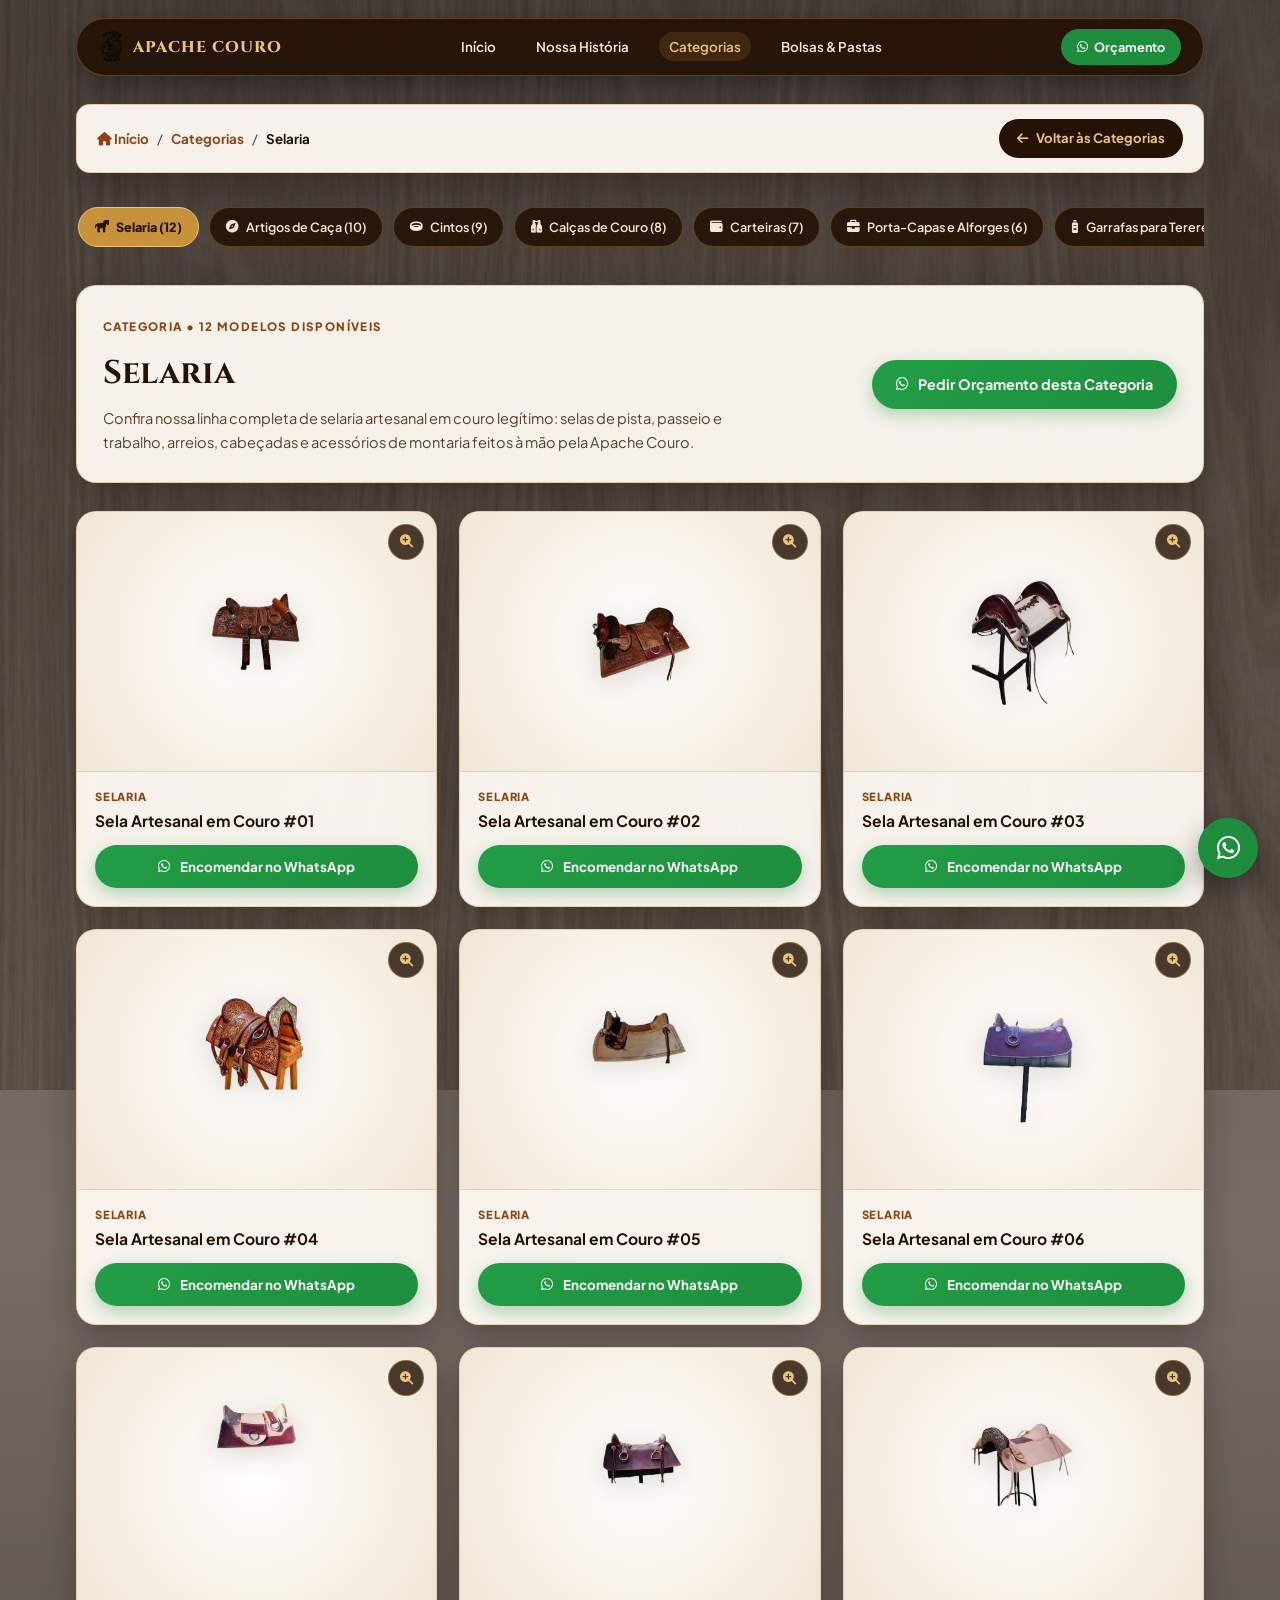
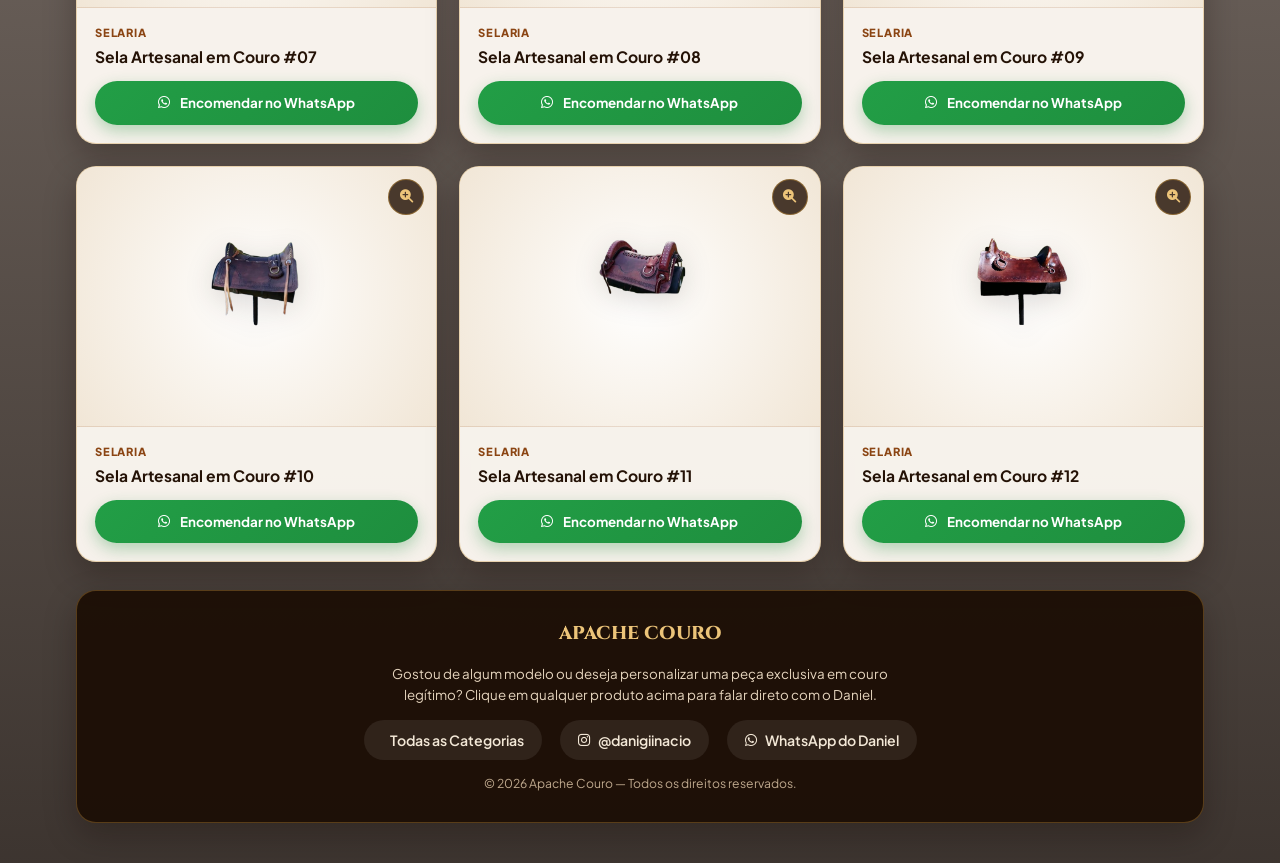
==== categoria.html @ 76a27dd3 "Add files via upload" ====
<!DOCTYPE html>
<html lang="pt-BR">
<head>
    <meta charset="UTF-8">
    <meta name="viewport" content="width=device-width, initial-scale=1.0">
    <title id="meta-title">Produtos da Categoria | Apache Couro</title>
    <meta id="meta-description" name="description" content="Explore todos os modelos artesanais em couro legítimo da Apache Couro e peça seu orçamento direto pelo WhatsApp do Daniel.">
    <meta name="robots" content="index, follow">
    <meta name="theme-color" content="#241206">

    <!-- Ícone da Aba do Navegador e Atalho no Celular -->
    <link rel="icon" type="image/png" href="imagens/logo.png">
    <link rel="apple-touch-icon" href="imagens/logo.png">

    <!-- Google Fonts & Font Awesome -->
    <link rel="preconnect" href="https://fonts.googleapis.com">
    <link rel="preconnect" href="https://fonts.gstatic.com" crossorigin>
    <link href="https://fonts.googleapis.com/css2?family=Cinzel:wght@700;800&family=Plus+Jakarta+Sans:wght@400;500;600;700;800&display=swap" rel="stylesheet">
    <link rel="stylesheet" href="https://cdnjs.cloudflare.com/ajax/libs/font-awesome/6.5.1/css/all.min.css">
    <link rel="stylesheet" href="style.css">

    <!-- Ajustes responsivos de escala geral e tamanho da logo (Desktop + Celular) -->
    <style>
        /* Redução bem sutil na escala geral do site */
        html {
            font-size: 93%;
        }

        .page-wrapper {
            max-width: 1160px;
        }

        /* Logo no menu superior (top-nav) */
        .nav-brand {
            display: inline-flex;
            align-items: center;
            gap: 10px;
        }

        .nav-brand-logo {
            height: 34px;
            width: auto;
            object-fit: contain;
            border-radius: 6px;
            flex-shrink: 0;
        }

        /* Ajustes específicos para Celular e Tablet */
        @media (max-width: 768px) {
            html {
                font-size: 91%;
            }

            .nav-brand {
                gap: 7px;
                font-size: 0.95rem;
            }

            .nav-brand-logo {
                height: 27px;
            }
        }

        /* Telas de celular menores */
        @media (max-width: 480px) {
            .nav-brand-logo {
                height: 24px;
            }
        }
    </style>

    <!-- Schema.org Dinâmico -->
    <script id="schema-categoria" type="application/ld+json">{}</script>
</head>
<body>

    <div class="page-wrapper">
        <!-- NAVEGAÇÃO SUPERIOR -->
        <nav class="top-nav" aria-label="Navegação Principal">
            <a href="index.html" class="nav-brand">
                <img src="imagens/logo.png" alt="Logo Apache Couro" class="nav-brand-logo">
                <span>APACHE COURO</span>
            </a>
            <ul class="nav-links">
                <li><a href="index.html">Início</a></li>
                <li><a href="index.html#historia">Nossa História</a></li>
                <li><a href="index.html#catalogo" class="active">Categorias</a></li>
                <li><a href="index.html#linha-executiva-feminina">Bolsas &amp; Pastas</a></li>
            </ul>
            <a id="cat-nav-wpp" href="#" target="_blank" rel="noopener noreferrer" class="nav-wpp-mini">
                <i class="fa-brands fa-whatsapp"></i> Orçamento
            </a>
        </nav>

        <!-- BARRA DE BREADCRUMB E VOLTAR -->
        <div class="breadcrumb-bar">
            <nav class="breadcrumb-trail" aria-label="Breadcrumb">
                <a href="index.html"><i class="fa-solid fa-house"></i> Início</a>
                <span>/</span>
                <a href="index.html#catalogo">Categorias</a>
                <span>/</span>
                <strong id="breadcrumb-atual" style="color: var(--cor-couro-escuro);">Categoria</strong>
            </nav>

            <a href="index.html#catalogo" class="btn-back">
                <i class="fa-solid fa-arrow-left"></i> Voltar às Categorias
            </a>
        </div>

        <!-- ATALHOS RÁPIDOS ENTRE TODAS AS CATEGORIAS -->
        <div id="category-pills" class="category-pills-bar" role="navigation" aria-label="Alternar categoria"></div>

        <!-- CABEÇALHO DA CATEGORIA SELECIONADA -->
        <header class="category-hero-banner">
            <div class="category-hero-info">
                <span class="section-kicker" id="cat-kicker">Catálogo Apache Couro</span>
                <h1 id="cat-titulo">Carregando Categoria...</h1>
                <p id="cat-descricao"></p>
            </div>
            <div>
                <a id="cat-hero-wpp" href="#" target="_blank" rel="noopener noreferrer" class="btn-whatsapp">
                    <i class="fa-brands fa-whatsapp"></i> Pedir Orçamento desta Categoria
                </a>
            </div>
        </header>

        <!-- BANNER DE CATEGORIA IRMÃ (EXIBIDO PARA BOLSAS FEMININAS <-> PASTAS EXECUTIVAS) -->
        <div id="sibling-container" style="display: none;"></div>

        <!-- GRADE COM TODOS OS PRODUTOS DA CATEGORIA -->
        <main>
            <section aria-labelledby="cat-titulo">
                <div id="grid-produtos-categoria" class="products-items-grid"></div>
            </section>
        </main>

        <!-- RODAPÉ -->
        <footer class="footer">
            <div class="footer-brand">APACHE COURO</div>
            <p style="font-size: 0.9rem; color: #e6d5be; max-width: 540px;">
                Gostou de algum modelo ou deseja personalizar uma peça exclusiva em couro legítimo? Clique em qualquer produto acima para falar direto com o Daniel.
            </p>
            <div class="footer-links">
                <a href="index.html" class="social-link">
                    <i class="fa-solid fa-grid-2"></i> Todas as Categorias
                </a>
                <a href="https://instagram.com/danigiinacio" target="_blank" rel="noopener noreferrer" class="social-link insta">
                    <i class="fa-brands fa-instagram"></i> @danigiinacio
                </a>
                <a id="cat-footer-wpp" href="#" target="_blank" rel="noopener noreferrer" class="social-link wpp">
                    <i class="fa-brands fa-whatsapp"></i> WhatsApp do Daniel
                </a>
            </div>
            <p class="footer-copy">&copy; 2026 Apache Couro — Todos os direitos reservados.</p>
        </footer>
    </div>

    <!-- LIGHTBOX MODAL PARA AMPLIAR FOTO -->
    <div id="lightbox-modal" class="lightbox-modal" role="dialog" aria-modal="true" aria-labelledby="lightbox-title">
        <div class="lightbox-content">
            <button type="button" id="lightbox-close" class="lightbox-close" aria-label="Fechar visualização">
                <i class="fa-solid fa-xmark"></i>
            </button>
            <div class="lightbox-img-wrap">
                <img id="lightbox-img" src="" alt="">
            </div>
            <div id="lightbox-title" class="lightbox-caption"></div>
            <a id="lightbox-wpp" href="#" target="_blank" rel="noopener noreferrer" class="btn-whatsapp">
                <i class="fa-brands fa-whatsapp"></i> Encomendar no WhatsApp do Daniel
            </a>
        </div>
    </div>

    <!-- BOTÃO FLUTUANTE DO WHATSAPP -->
    <a id="cat-float-wpp" href="#" target="_blank" rel="noopener noreferrer" class="floating-whatsapp" aria-label="Falar com Daniel no WhatsApp">
        <i class="fa-brands fa-whatsapp"></i>
    </a>

    <script src="produtos.js"></script>
    <script>
        document.addEventListener("DOMContentLoaded", () => {
            const params = new URLSearchParams(window.location.search);
            const slug = params.get("cat") || "selaria";
            const categoria = CATEGORIAS_APACHE.find(c => c.slug === slug) || CATEGORIAS_APACHE[0];

            // Atualizar SEO dinâmico (<title>, <meta description>, JSON-LD)
            document.title = categoria.tituloSeo;
            const metaDesc = document.getElementById("meta-description");
            if (metaDesc) metaDesc.setAttribute("content", categoria.descricaoSeo);

            const schemaData = {
                "@context": "https://schema.org",
                "@type": "ItemList",
                "name": `${categoria.nome} - Apache Couro`,
                "description": categoria.descricaoSeo,
                "numberOfItems": categoria.produtos.length,
                "itemListElement": categoria.produtos.map((prod, index) => ({
                    "@type": "ListItem",
                    "position": index + 1,
                    "name": prod.nome,
                    "image": prod.imagem
                }))
            };
            document.getElementById("schema-categoria").textContent = JSON.stringify(schemaData);

            // Atualizar textos do cabeçalho e breadcrumb
            document.getElementById("breadcrumb-atual").textContent = categoria.nome;
            document.getElementById("cat-kicker").textContent = `Categoria • ${categoria.produtos.length} ${categoria.produtos.length === 1 ? "modelo disponível" : "modelos disponíveis"}`;
            document.getElementById("cat-titulo").textContent = categoria.nome;
            document.getElementById("cat-descricao").textContent = categoria.descricaoSeo;

            // Link padrão do WhatsApp do Daniel com o nome da categoria
            const linkWhatsappCategoria = gerarLinkWhatsAppCategoria(categoria.nome);
            ["cat-nav-wpp", "cat-hero-wpp", "cat-footer-wpp", "cat-float-wpp"].forEach(id => {
                const el = document.getElementById(id);
                if (el) el.href = linkWhatsappCategoria;
            });

            // Barra de pills de todas as categorias
            const pillsContainer = document.getElementById("category-pills");
            pillsContainer.innerHTML = CATEGORIAS_APACHE.map(c => `
                <a href="categoria.html?cat=${c.slug}" class="category-pill ${c.slug === categoria.slug ? "active" : ""}">
                    <i class="fa-solid ${c.icone}"></i> ${c.nome} (${c.produtos.length})
                </a>
            `).join("");

            // Banner de conexão entre Bolsas Femininas e Pastas Executivas
            const siblingContainer = document.getElementById("sibling-container");
            if (categoria.grupo === "bolsas-pastas") {
                const irma = CATEGORIAS_APACHE.find(c => c.grupo === "bolsas-pastas" && c.slug !== categoria.slug);
                if (irma) {
                    siblingContainer.style.display = "block";
                    siblingContainer.innerHTML = `
                        <div class="sibling-banner">
                            <span class="sibling-banner-text">
                                <i class="fa-solid fa-layer-group" style="color: var(--cor-couro-caramelo); margin-right: 6px;"></i>
                                Faz parte da nossa <strong>Linha Casual &amp; Executiva</strong>: veja também nossos modelos de <strong>${irma.nome}</strong> (${irma.produtos.length} ${irma.produtos.length === 1 ? "modelo" : "modelos"}).
                            </span>
                            <a href="categoria.html?cat=${irma.slug}" class="btn-secondary" style="padding: 8px 16px; font-size: 0.85rem;">
                                Ver ${irma.nome} <i class="fa-solid fa-arrow-right"></i>
                            </a>
                        </div>
                    `;
                }
            }

            // Renderizar todos os produtos da categoria (ao clicar em qualquer produto, abre WhatsApp do Daniel com o nome da categoria)
            const gridProdutos = document.getElementById("grid-produtos-categoria");
            gridProdutos.innerHTML = categoria.produtos.map((prod, idx) => {
                const wppProduto = gerarLinkWhatsAppCategoria(categoria.nome);
                return `
                    <article class="item-card" onclick="window.open('${wppProduto}', '_blank', 'noopener,noreferrer')" role="link" tabindex="0" aria-label="Encomendar ${prod.nome} da categoria ${categoria.nome} no WhatsApp do Daniel">
                        <div class="item-card-media">
                            <button type="button" class="zoom-btn" title="Ampliar foto" aria-label="Ampliar foto de ${prod.nome}"
                                onclick="event.stopPropagation(); abrirLightbox('${prod.imagem}', '${prod.nome.replace(/'/g, "\\'")}', '${categoria.nome.replace(/'/g, "\\'")}')">
                                <i class="fa-solid fa-magnifying-glass-plus"></i>
                            </button>
                            <img src="${prod.imagem}" alt="${prod.alt}" title="${prod.nome} - ${categoria.nome}" loading="${idx < 6 ? "eager" : "lazy"}">
                        </div>
                        <div class="item-card-body">
                            <div>
                                <div class="item-card-category-tag">${categoria.nome}</div>
                                <h2 class="item-card-title">${prod.nome}</h2>
                            </div>
                            <a href="${wppProduto}" target="_blank" rel="noopener noreferrer" class="btn-whatsapp" onclick="event.stopPropagation()">
                                <i class="fa-brands fa-whatsapp"></i> Encomendar no WhatsApp
                            </a>
                        </div>
                    </article>
                `;
            }).join("");

            // Suporte teclado para cards
            document.querySelectorAll(".item-card").forEach(card => {
                card.addEventListener("keydown", (e) => {
                    if (e.key === "Enter" || e.key === " ") {
                        e.preventDefault();
                        card.click();
                    }
                });
            });
        });

        // Funções do Lightbox
        const modal = document.getElementById("lightbox-modal");
        const modalImg = document.getElementById("lightbox-img");
        const modalTitle = document.getElementById("lightbox-title");
        const modalWpp = document.getElementById("lightbox-wpp");

        function abrirLightbox(src, nomeProduto, nomeCategoria) {
            modalImg.src = src;
            modalImg.alt = nomeProduto;
            modalTitle.textContent = `${nomeProduto} — ${nomeCategoria}`;
            modalWpp.href = gerarLinkWhatsAppCategoria(nomeCategoria);
            modal.classList.add("open");
        }

        function fecharLightbox() {
            modal.classList.remove("open");
        }

        document.getElementById("lightbox-close").addEventListener("click", fecharLightbox);
        modal.addEventListener("click", (e) => {
            if (e.target === modal) fecharLightbox();
        });
        document.addEventListener("keydown", (e) => {
            if (e.key === "Escape" && modal.classList.contains("open")) fecharLightbox();
        });
    </script>
</body>
</html>
---- style.css ----
/* ==========================================================================
   APACHE COURO - Selaria & Artigos Artesanais em Couro Legítimo
   Design System, UX/UI & Responsividade
   ========================================================================== */

:root {
    --cor-couro-escuro: #241206;
    --cor-couro-medio: #4a250d;
    --cor-couro-caramelo: #8b4513;
    --cor-couro-dourado: #c8923a;
    --cor-ouro-claro: #ecc479;
    --cor-creme-fundo: rgba(253, 249, 243, 0.96);
    --cor-creme-solido: #fdf9f3;
    --cor-bege-suave: #f3e8d7;
    --cor-texto-principal: #2b180a;
    --cor-texto-secundario: #5a3e28;
    --cor-whatsapp: #1e8e3e;
    --cor-whatsapp-hover: #146c2e;
    --borda-costura: rgba(139, 69, 19, 0.32);
    --sombra-card: 0 12px 32px rgba(18, 8, 2, 0.28);
    --sombra-hover: 0 18px 42px rgba(18, 8, 2, 0.42);
    --raio-lg: 20px;
    --raio-md: 14px;
    --raio-sm: 10px;
    --transicao: all 0.3s cubic-bezier(0.25, 0.8, 0.25, 1);
}

/* Reset & Base */
*,
*::before,
*::after {
    margin: 0;
    padding: 0;
    box-sizing: border-box;
}

html {
    scroll-behavior: smooth;
    font-size: 16px;
}

body {
    font-family: 'Plus Jakarta Sans', -apple-system, BlinkMacSystemFont, 'Segoe UI', Roboto, sans-serif;
    background:
        linear-gradient(180deg, rgba(22, 10, 3, 0.72) 0%, rgba(34, 17, 6, 0.62) 50%, rgba(18, 8, 2, 0.82) 100%),
        url('img/fundo-madeira.jpg') no-repeat center center fixed;
    background-size: cover;
    color: var(--cor-texto-principal);
    min-height: 100vh;
    line-height: 1.6;
    -webkit-font-smoothing: antialiased;
}

img {
    max-width: 100%;
    display: block;
}

a {
    color: inherit;
    text-decoration: none;
}

/* Container Principal */
.page-wrapper {
    width: 100%;
    max-width: 1180px;
    margin: 0 auto;
    padding: 18px 16px 40px;
    display: flex;
    flex-direction: column;
    gap: 28px;
}

/* ==========================================================================
   BARRA DE NAVEGAÇÃO SUPERIOR
   ========================================================================== */
.top-nav {
    background: rgba(36, 18, 6, 0.92);
    backdrop-filter: blur(10px);
    -webkit-backdrop-filter: blur(10px);
    border: 1px solid rgba(200, 146, 58, 0.35);
    border-radius: 50px;
    padding: 10px 22px;
    display: flex;
    align-items: center;
    justify-content: space-between;
    gap: 16px;
    position: sticky;
    top: 12px;
    z-index: 100;
    box-shadow: 0 8px 24px rgba(0, 0, 0, 0.35);
}

.nav-brand {
    font-family: 'Cinzel', Georgia, serif;
    font-weight: 800;
    font-size: 1.05rem;
    color: var(--cor-ouro-claro);
    letter-spacing: 1px;
    display: flex;
    align-items: center;
    gap: 8px;
    white-space: nowrap;
}

.nav-links {
    display: flex;
    align-items: center;
    gap: 20px;
    list-style: none;
}

.nav-links a {
    color: #f5ead8;
    font-size: 0.9rem;
    font-weight: 600;
    transition: var(--transicao);
    padding: 6px 10px;
    border-radius: 20px;
}

.nav-links a:hover,
.nav-links a.active {
    color: var(--cor-ouro-claro);
    background: rgba(200, 146, 58, 0.16);
}

.nav-wpp-mini {
    background: var(--cor-whatsapp);
    color: #fff;
    font-size: 0.85rem;
    font-weight: 700;
    padding: 8px 16px;
    border-radius: 30px;
    display: inline-flex;
    align-items: center;
    gap: 6px;
    transition: var(--transicao);
    white-space: nowrap;
}

.nav-wpp-mini:hover {
    background: var(--cor-whatsapp-hover);
    transform: translateY(-1px);
}

/* ==========================================================================
   CABEÇALHO HERO (CAVALO -> LOGO <- MULA ESPELHADA)
   ========================================================================== */
.hero-header {
    background: var(--cor-creme-fundo);
    border-radius: var(--raio-lg);
    padding: 32px 24px 36px;
    text-align: center;
    box-shadow: var(--sombra-card);
    position: relative;
    overflow: hidden;
    border: 1px solid rgba(200, 146, 58, 0.45);
}

/* Moldura interna estilo costura de couro */
.hero-header::before {
    content: "";
    position: absolute;
    inset: 10px;
    border: 1.5px dashed var(--borda-costura);
    border-radius: calc(var(--raio-lg) - 6px);
    pointer-events: none;
}

.hero-badge {
    display: inline-flex;
    align-items: center;
    gap: 8px;
    background: var(--cor-bege-suave);
    color: var(--cor-couro-caramelo);
    border: 1px solid rgba(139, 69, 19, 0.25);
    font-size: 0.8rem;
    font-weight: 700;
    text-transform: uppercase;
    letter-spacing: 1.2px;
    padding: 6px 16px;
    border-radius: 30px;
    margin-bottom: 18px;
}

/* Composição central da Logo com Cavalo à esquerda e Mula invertida à direita */
.hero-logo-stage {
    display: flex;
    align-items: center;
    justify-content: center;
    gap: 18px;
    margin: 0 auto 18px;
    max-width: 680px;
}

.hero-emblem-box {
    width: 145px;
    height: 155px;
    overflow: hidden;
    display: flex;
    align-items: center;
    justify-content: center;
    flex-shrink: 0;
    position: relative;
}

.hero-emblem-left {
    width: 150px;
    max-width: none;
    height: auto;
    object-fit: contain;
    transform: translateY(4px) scale(1.1);
    filter: drop-shadow(0 6px 10px rgba(43, 24, 10, 0.2));
    transition: transform 0.4s ease;
}

/* Imagem da direita (Mula) invertida horizontalmente para olhar para a logo no centro */
.hero-emblem-right {
    width: 140px;
    max-width: none;
    height: auto;
    object-fit: contain;
    transform: scaleX(-1) translateY(16px) scale(1.04);
    filter: drop-shadow(0 6px 10px rgba(43, 24, 10, 0.2));
    transition: transform 0.4s ease;
}

.hero-logo-stage:hover .hero-emblem-left {
    transform: translateY(4px) scale(1.16);
}

.hero-logo-stage:hover .hero-emblem-right {
    transform: scaleX(-1) translateY(16px) scale(1.1);
}

.logo-center-wrapper {
    width: 120px;
    max-width: 20vw;
    flex-shrink: 0;
}

.logo-center-wrapper-header {
    width: 60px;
    max-width: 20vw;
    flex-shrink: 0;
}

.logo-img {
    width: 100%;
    height: auto;
    object-fit: contain;
    filter: drop-shadow(0 8px 16px rgba(36, 18, 6, 0.22));
}

.hero-header h1 {
    font-family: 'Cinzel', Georgia, serif;
    font-size: clamp(1.35rem, 2.8vw, 2.15rem);
    color: var(--cor-couro-escuro);
    font-weight: 800;
    line-height: 1.25;
    max-width: 780px;
    margin: 0 auto 12px;
    letter-spacing: 0.4px;
}

.hero-subtitle {
    font-size: clamp(0.95rem, 1.5vw, 1.08rem);
    color: var(--cor-texto-secundario);
    max-width: 680px;
    margin: 0 auto 24px;
}

.hero-actions {
    display: flex;
    flex-wrap: wrap;
    align-items: center;
    justify-content: center;
    gap: 14px;
    position: relative;
    z-index: 2;
}

/* Botões */
.btn-whatsapp {
    display: inline-flex;
    align-items: center;
    justify-content: center;
    gap: 10px;
    background: linear-gradient(135deg, #229e46 0%, var(--cor-whatsapp) 100%);
    color: #ffffff;
    padding: 13px 24px;
    border-radius: 50px;
    font-weight: 700;
    font-size: 0.96rem;
    box-shadow: 0 6px 16px rgba(30, 142, 62, 0.32);
    transition: var(--transicao);
    border: none;
    cursor: pointer;
}

.btn-whatsapp:hover {
    background: linear-gradient(135deg, var(--cor-whatsapp) 0%, var(--cor-whatsapp-hover) 100%);
    transform: translateY(-2px);
    box-shadow: 0 10px 22px rgba(20, 108, 46, 0.42);
}

.btn-secondary {
    display: inline-flex;
    align-items: center;
    justify-content: center;
    gap: 8px;
    background: var(--cor-couro-escuro);
    color: var(--cor-ouro-claro);
    padding: 13px 24px;
    border-radius: 50px;
    font-weight: 700;
    font-size: 0.96rem;
    border: 1px solid rgba(200, 146, 58, 0.45);
    transition: var(--transicao);
}

.btn-secondary:hover {
    background: var(--cor-couro-medio);
    transform: translateY(-2px);
}

/* Selos de Confiança */
.trust-strip {
    display: grid;
    grid-template-columns: repeat(3, 1fr);
    gap: 12px;
    margin-top: 26px;
    padding-top: 20px;
    border-top: 1px solid rgba(139, 69, 19, 0.16);
}

.trust-item {
    display: flex;
    align-items: center;
    justify-content: center;
    gap: 8px;
    font-size: 0.86rem;
    font-weight: 700;
    color: var(--cor-couro-medio);
}

.trust-item i {
    color: var(--cor-couro-caramelo);
    font-size: 1.05rem;
}

/* ==========================================================================
   SEÇÃO HISTÓRIA / SOBRE
   ========================================================================== */
.history-section {
    background: var(--cor-creme-fundo);
    border-radius: var(--raio-lg);
    padding: 32px 28px;
    box-shadow: var(--sombra-card);
    border: 1px solid rgba(200, 146, 58, 0.35);
}

.history-grid {
    display: grid;
    grid-template-columns: 1fr 1.15fr;
    gap: 28px;
    align-items: center;
}

.history-gallery {
    display: grid;
    grid-template-columns: 1fr 1fr;
    gap: 12px;
}

.history-photo {
    border-radius: var(--raio-md);
    overflow: hidden;
    box-shadow: 0 8px 18px rgba(36, 18, 6, 0.18);
    border: 2px solid #fff;
    aspect-ratio: 3 / 4;
}

.history-photo img {
    width: 100%;
    height: 100%;
    object-fit: cover;
    transition: transform 0.5s ease;
}

.history-photo:hover img {
    transform: scale(1.05);
}

.section-kicker {
    display: inline-block;
    font-size: 0.78rem;
    font-weight: 800;
    text-transform: uppercase;
    letter-spacing: 1.4px;
    color: var(--cor-couro-caramelo);
    margin-bottom: 6px;
}

.history-text h2 {
    font-family: 'Cinzel', Georgia, serif;
    font-size: clamp(1.45rem, 2.4vw, 1.9rem);
    color: var(--cor-couro-escuro);
    margin-bottom: 14px;
    line-height: 1.25;
}

.history-text p {
    font-size: 0.98rem;
    color: var(--cor-texto-secundario);
    margin-bottom: 14px;
    text-align: left;
}

.craft-tags {
    display: flex;
    flex-wrap: wrap;
    gap: 8px;
    margin-top: 14px;
}

.craft-tag {
    background: var(--cor-bege-suave);
    color: var(--cor-couro-escuro);
    font-size: 0.8rem;
    font-weight: 700;
    padding: 5px 12px;
    border-radius: 20px;
    border: 1px solid rgba(139, 69, 19, 0.22);
}

/* ==========================================================================
   SEÇÃO CATÁLOGO DE CATEGORIAS
   ========================================================================== */
.catalog-section {
    display: flex;
    flex-direction: column;
    gap: 24px;
}

.section-header-box {
    background: rgba(36, 18, 6, 0.9);
    backdrop-filter: blur(8px);
    color: #fff;
    padding: 24px 26px;
    border-radius: var(--raio-lg);
    text-align: center;
    border: 1px solid rgba(200, 146, 58, 0.4);
    box-shadow: var(--sombra-card);
}

.section-header-box .section-kicker {
    color: var(--cor-ouro-claro);
}

.section-header-box h2 {
    font-family: 'Cinzel', Georgia, serif;
    font-size: clamp(1.5rem, 2.6vw, 2rem);
    color: #ffffff;
    margin-bottom: 6px;
}

.section-header-box p {
    color: #e6d5be;
    font-size: 0.96rem;
    max-width: 660px;
    margin: 0 auto;
}

/* Grid Principal de Categorias */
.categories-grid {
    display: grid;
    grid-template-columns: repeat(3, 1fr);
    gap: 22px;
}

/* Card de Categoria */
.category-card {
    background: var(--cor-creme-fundo);
    border-radius: var(--raio-lg);
    overflow: hidden;
    box-shadow: var(--sombra-card);
    border: 1px solid rgba(200, 146, 58, 0.35);
    display: flex;
    flex-direction: column;
    transition: var(--transicao);
    cursor: pointer;
    position: relative;
}

.category-card:hover {
    transform: translateY(-6px);
    box-shadow: var(--sombra-hover);
    border-color: var(--cor-couro-dourado);
}

.category-card-media {
    position: relative;
    width: 100%;
    height: 235px;
    background: radial-gradient(circle at center, #ffffff 0%, #efe3d0 100%);
    overflow: hidden;
    padding: 14px;
    display: flex;
    align-items: center;
    justify-content: center;
    border-bottom: 1px solid rgba(139, 69, 19, 0.14);
}

.category-card-media img {
    width: 100%;
    height: 100%;
    object-fit: contain;
    transition: transform 0.45s cubic-bezier(0.25, 0.8, 0.25, 1);
    filter: drop-shadow(0 6px 12px rgba(43, 24, 10, 0.16));
}

.category-card:hover .category-card-media img {
    transform: scale(1.07);
}

.category-count-badge {
    position: absolute;
    top: 12px;
    right: 12px;
    background: rgba(36, 18, 6, 0.88);
    color: var(--cor-ouro-claro);
    font-size: 0.76rem;
    font-weight: 700;
    padding: 4px 11px;
    border-radius: 20px;
    border: 1px solid rgba(200, 146, 58, 0.45);
}

.category-card-body {
    padding: 18px 20px 20px;
    display: flex;
    flex-direction: column;
    flex: 1;
    justify-content: space-between;
    gap: 14px;
}

.category-card-title {
    font-family: 'Cinzel', Georgia, serif;
    font-size: 1.22rem;
    font-weight: 800;
    color: var(--cor-couro-escuro);
    margin-bottom: 6px;
    display: flex;
    align-items: center;
    gap: 8px;
}

.category-card-title i {
    color: var(--cor-couro-caramelo);
    font-size: 1rem;
}

.category-card-desc {
    font-size: 0.89rem;
    color: var(--cor-texto-secundario);
    line-height: 1.5;
}

.category-card-cta {
    display: inline-flex;
    align-items: center;
    justify-content: space-between;
    width: 100%;
    background: var(--cor-bege-suave);
    color: var(--cor-couro-escuro);
    font-weight: 700;
    font-size: 0.9rem;
    padding: 11px 16px;
    border-radius: var(--raio-sm);
    border: 1px solid rgba(139, 69, 19, 0.25);
    transition: var(--transicao);
}

.category-card:hover .category-card-cta {
    background: var(--cor-couro-escuro);
    color: var(--cor-ouro-claro);
    border-color: var(--cor-couro-escuro);
}

.category-card-cta i {
    transition: transform 0.3s ease;
}

.category-card:hover .category-card-cta i {
    transform: translateX(4px);
}

/* ==========================================================================
   BLOCO ESPECIAL: BOLSAS FEMININAS & PASTAS EXECUTIVAS (JUNTOS MAS SEPARADOS)
   ========================================================================== */
.paired-showcase {
    background: linear-gradient(135deg, rgba(44, 22, 8, 0.94) 0%, rgba(28, 14, 5, 0.96) 100%);
    border-radius: var(--raio-lg);
    padding: 26px 24px;
    border: 1.5px solid rgba(200, 146, 58, 0.55);
    box-shadow: var(--sombra-card);
}

.paired-showcase-header {
    text-align: center;
    margin-bottom: 20px;
}

.paired-showcase-header .section-kicker {
    color: var(--cor-ouro-claro);
}

.paired-showcase-header h3 {
    font-family: 'Cinzel', Georgia, serif;
    color: #ffffff;
    font-size: clamp(1.3rem, 2.2vw, 1.65rem);
    margin-bottom: 4px;
}

.paired-showcase-header p {
    color: #e4d3bc;
    font-size: 0.92rem;
}

.paired-cards-wrapper {
    display: grid;
    grid-template-columns: 1.25fr auto 1fr;
    gap: 18px;
    align-items: stretch;
}

.paired-divider {
    display: flex;
    flex-direction: column;
    align-items: center;
    justify-content: center;
    gap: 8px;
}

.paired-divider-line {
    width: 1.5px;
    flex: 1;
    background: linear-gradient(180deg, transparent, rgba(200, 146, 58, 0.65), transparent);
}

.paired-divider-badge {
    width: 34px;
    height: 34px;
    border-radius: 50%;
    background: rgba(200, 146, 58, 0.2);
    border: 1px solid rgba(200, 146, 58, 0.6);
    color: var(--cor-ouro-claro);
    display: flex;
    align-items: center;
    justify-content: center;
    font-size: 0.85rem;
}

/* ==========================================================================
   PÁGINA INTERNA DE CATEGORIA (categoria.html)
   ========================================================================== */
.breadcrumb-bar {
    background: var(--cor-creme-fundo);
    border-radius: var(--raio-md);
    padding: 14px 20px;
    display: flex;
    flex-wrap: wrap;
    align-items: center;
    justify-content: space-between;
    gap: 12px;
    box-shadow: var(--sombra-card);
    border: 1px solid rgba(200, 146, 58, 0.35);
}

.breadcrumb-trail {
    display: flex;
    align-items: center;
    flex-wrap: wrap;
    gap: 8px;
    font-size: 0.9rem;
    color: var(--cor-texto-secundario);
}

.breadcrumb-trail a {
    font-weight: 700;
    color: var(--cor-couro-caramelo);
}

.breadcrumb-trail a:hover {
    text-decoration: underline;
}

.btn-back {
    display: inline-flex;
    align-items: center;
    gap: 8px;
    background: var(--cor-couro-escuro);
    color: var(--cor-ouro-claro);
    font-size: 0.88rem;
    font-weight: 700;
    padding: 9px 18px;
    border-radius: 30px;
    transition: var(--transicao);
}

.btn-back:hover {
    background: var(--cor-couro-medio);
    transform: translateX(-2px);
}

/* Barra de Troca Rápida entre Categorias */
.category-pills-bar {
    display: flex;
    gap: 10px;
    overflow-x: auto;
    padding: 6px 2px 10px;
    scrollbar-width: thin;
}

.category-pill {
    background: rgba(36, 18, 6, 0.88);
    color: #f3e8d7;
    border: 1px solid rgba(200, 146, 58, 0.35);
    padding: 9px 16px;
    border-radius: 30px;
    font-size: 0.85rem;
    font-weight: 600;
    white-space: nowrap;
    transition: var(--transicao);
    display: inline-flex;
    align-items: center;
    gap: 7px;
}

.category-pill:hover {
    border-color: var(--cor-ouro-claro);
    color: var(--cor-ouro-claro);
}

.category-pill.active {
    background: var(--cor-couro-dourado);
    color: var(--cor-couro-escuro);
    font-weight: 800;
    border-color: var(--cor-ouro-claro);
}

/* Cabeçalho da Categoria Interna */
.category-hero-banner {
    background: var(--cor-creme-fundo);
    border-radius: var(--raio-lg);
    padding: 28px 26px;
    box-shadow: var(--sombra-card);
    border: 1px solid rgba(200, 146, 58, 0.4);
    display: flex;
    flex-wrap: wrap;
    align-items: center;
    justify-content: space-between;
    gap: 20px;
}

.category-hero-info {
    flex: 1;
    min-width: 260px;
}

.category-hero-info h1 {
    font-family: 'Cinzel', Georgia, serif;
    font-size: clamp(1.55rem, 3vw, 2.2rem);
    color: var(--cor-couro-escuro);
    margin: 4px 0 8px;
}

.category-hero-info p {
    color: var(--cor-texto-secundario);
    font-size: 0.98rem;
    max-width: 650px;
}

/* Banner de Categoria Irmã (para Bolsas Femininas <-> Pastas Executivas) */
.sibling-banner {
    background: linear-gradient(135deg, #f6ead6 0%, #ebd6b7 100%);
    border: 1px dashed var(--cor-couro-caramelo);
    border-radius: var(--raio-md);
    padding: 14px 20px;
    display: flex;
    flex-wrap: wrap;
    align-items: center;
    justify-content: space-between;
    gap: 12px;
}

.sibling-banner-text {
    font-size: 0.92rem;
    color: var(--cor-couro-escuro);
    font-weight: 600;
}

/* Grid de Produtos Individuais */
.products-items-grid {
    display: grid;
    grid-template-columns: repeat(3, 1fr);
    gap: 22px;
}

.item-card {
    background: var(--cor-creme-fundo);
    border-radius: var(--raio-lg);
    overflow: hidden;
    box-shadow: var(--sombra-card);
    border: 1px solid rgba(200, 146, 58, 0.35);
    display: flex;
    flex-direction: column;
    transition: var(--transicao);
    cursor: pointer;
}

.item-card:hover {
    transform: translateY(-5px);
    box-shadow: var(--sombra-hover);
    border-color: var(--cor-couro-dourado);
}

.item-card-media {
    position: relative;
    height: 260px;
    background: radial-gradient(circle at center, #ffffff 0%, #f1e6d6 100%);
    padding: 16px;
    display: flex;
    align-items: center;
    justify-content: center;
    overflow: hidden;
    border-bottom: 1px solid rgba(139, 69, 19, 0.14);
}

.item-card-media img {
    width: 100%;
    height: 100%;
    object-fit: contain;
    transition: transform 0.4s ease;
    filter: drop-shadow(0 6px 14px rgba(36, 18, 6, 0.16));
}

.item-card:hover .item-card-media img {
    transform: scale(1.06);
}

.zoom-btn {
    position: absolute;
    top: 12px;
    right: 12px;
    width: 36px;
    height: 36px;
    border-radius: 50%;
    background: rgba(36, 18, 6, 0.82);
    color: var(--cor-ouro-claro);
    border: 1px solid rgba(200, 146, 58, 0.5);
    display: flex;
    align-items: center;
    justify-content: center;
    cursor: pointer;
    transition: var(--transicao);
    z-index: 3;
}

.zoom-btn:hover {
    background: var(--cor-couro-dourado);
    color: var(--cor-couro-escuro);
    transform: scale(1.08);
}

.item-card-body {
    padding: 16px 18px 18px;
    display: flex;
    flex-direction: column;
    gap: 12px;
    flex: 1;
    justify-content: space-between;
}

.item-card-category-tag {
    font-size: 0.75rem;
    font-weight: 800;
    text-transform: uppercase;
    letter-spacing: 0.8px;
    color: var(--cor-couro-caramelo);
}

.item-card-title {
    font-size: 1.05rem;
    font-weight: 700;
    color: var(--cor-couro-escuro);
    margin-top: 2px;
}

.item-card .btn-whatsapp {
    width: 100%;
    padding: 11px 16px;
    font-size: 0.9rem;
}

/* ==========================================================================
   LIGHTBOX MODAL PARA ZOOM DE FOTOS
   ========================================================================== */
.lightbox-modal {
    position: fixed;
    inset: 0;
    background: rgba(15, 7, 2, 0.9);
    backdrop-filter: blur(6px);
    display: none;
    align-items: center;
    justify-content: center;
    padding: 20px;
    z-index: 999;
}

.lightbox-modal.open {
    display: flex;
}

.lightbox-content {
    background: var(--cor-creme-solido);
    border-radius: var(--raio-lg);
    max-width: 720px;
    width: 100%;
    padding: 22px;
    position: relative;
    text-align: center;
    border: 2px solid var(--cor-couro-dourado);
    box-shadow: 0 24px 60px rgba(0, 0, 0, 0.6);
}

.lightbox-close {
    position: absolute;
    top: 14px;
    right: 14px;
    width: 38px;
    height: 38px;
    border-radius: 50%;
    background: var(--cor-couro-escuro);
    color: #fff;
    border: none;
    font-size: 1.1rem;
    cursor: pointer;
    display: flex;
    align-items: center;
    justify-content: center;
}

.lightbox-img-wrap {
    max-height: 62vh;
    display: flex;
    align-items: center;
    justify-content: center;
    background: #f5ede0;
    border-radius: var(--raio-md);
    padding: 16px;
    margin-bottom: 16px;
}

.lightbox-img-wrap img {
    max-height: 56vh;
    width: auto;
    object-fit: contain;
}

.lightbox-caption {
    font-family: 'Cinzel', Georgia, serif;
    font-size: 1.2rem;
    font-weight: 800;
    color: var(--cor-couro-escuro);
    margin-bottom: 14px;
}

/* ==========================================================================
   RODAPÉ & BOTÃO FLUTUANTE WHATSAPP
   ========================================================================== */
.footer {
    background: rgba(28, 14, 5, 0.94);
    color: #f3e8d7;
    border-radius: var(--raio-lg);
    padding: 28px 24px;
    border: 1px solid rgba(200, 146, 58, 0.35);
    box-shadow: var(--sombra-card);
    display: flex;
    flex-direction: column;
    align-items: center;
    gap: 14px;
    text-align: center;
}

.footer-brand {
    font-family: 'Cinzel', Georgia, serif;
    font-size: 1.25rem;
    font-weight: 800;
    color: var(--cor-ouro-claro);
}

.footer-links {
    display: flex;
    flex-wrap: wrap;
    justify-content: center;
    gap: 18px;
}

.social-link {
    display: inline-flex;
    align-items: center;
    gap: 8px;
    background: rgba(255, 255, 255, 0.08);
    padding: 9px 18px;
    border-radius: 30px;
    font-weight: 600;
    font-size: 0.95rem;
    transition: var(--transicao);
}

.social-link.insta:hover {
    background: #e1306c;
    color: #fff;
}

.social-link.wpp:hover {
    background: var(--cor-whatsapp);
    color: #fff;
}

.footer-copy {
    font-size: 0.82rem;
    color: #bfa98e;
}

.floating-whatsapp {
    position: fixed;
    bottom: 22px;
    right: 22px;
    width: 60px;
    height: 60px;
    border-radius: 50%;
    background: var(--cor-whatsapp);
    color: #fff;
    font-size: 1.8rem;
    display: flex;
    align-items: center;
    justify-content: center;
    box-shadow: 0 10px 26px rgba(0, 0, 0, 0.4);
    z-index: 200;
    transition: var(--transicao);
}

.floating-whatsapp:hover {
    background: var(--cor-whatsapp-hover);
    transform: scale(1.08);
}

/* ==========================================================================
   RESPONSIVIDADE (TABLETS E CELULARES)
   ========================================================================== */
@media (max-width: 960px) {

    .categories-grid,
    .products-items-grid {
        grid-template-columns: repeat(2, 1fr);
    }

    .history-grid {
        grid-template-columns: 1fr;
    }

    .paired-cards-wrapper {
        grid-template-columns: 1fr;
    }

    .paired-divider {
        flex-direction: row;
        padding: 4px 0;
    }

    .paired-divider-line {
        height: 1.5px;
        width: auto;
        background: linear-gradient(90deg, transparent, rgba(200, 146, 58, 0.65), transparent);
    }
}

@media (max-width: 640px) {
    .page-wrapper {
        padding: 12px 12px 32px;
        gap: 20px;
    }

    .top-nav {
        padding: 8px 14px;
        border-radius: 16px;
    }

    .nav-links {
        display: none;
    }

    .hero-header {
        padding: 24px 14px 28px;
    }

    .hero-logo-stage {
        gap: 6px;
    }

    .hero-emblem-box {
        width: 78px;
        height: 92px;
    }

    .hero-emblem-left {
        width: 82px;
        transform: translateY(2px) scale(1.08);
    }

    .hero-emblem-right {
        width: 76px;
        transform: scaleX(-1) translateY(9px) scale(1.02);
    }

    .logo-center-wrapper {
        width: 145px;
    }

    .trust-strip {
        grid-template-columns: 1fr;
        gap: 8px;
    }

    .categories-grid,
    .products-items-grid {
        grid-template-columns: 1fr;
        gap: 16px;
    }

    .category-card-media,
    .item-card-media {
        height: 220px;
    }

    .history-section {
        padding: 22px 18px;
    }

    .floating-whatsapp {
        width: 54px;
        height: 54px;
        font-size: 1.55rem;
        bottom: 16px;
        right: 16px;
    }

    .nav-wpp-mini {
        background: var(--cor-whatsapp);
        color: #fff;
        font-size: 0.50rem;
        font-weight: 500;
        padding: 5px 10px;
        border-radius: 30px;
        display: inline-flex;
        align-items: center;
        gap: 6px;
        transition: var(--transicao);
        white-space: nowrap;
    }

    .nav-wpp-mini:hover {
        background: var(--cor-whatsapp-hover);
        transform: translateY(-1px);
    }
}
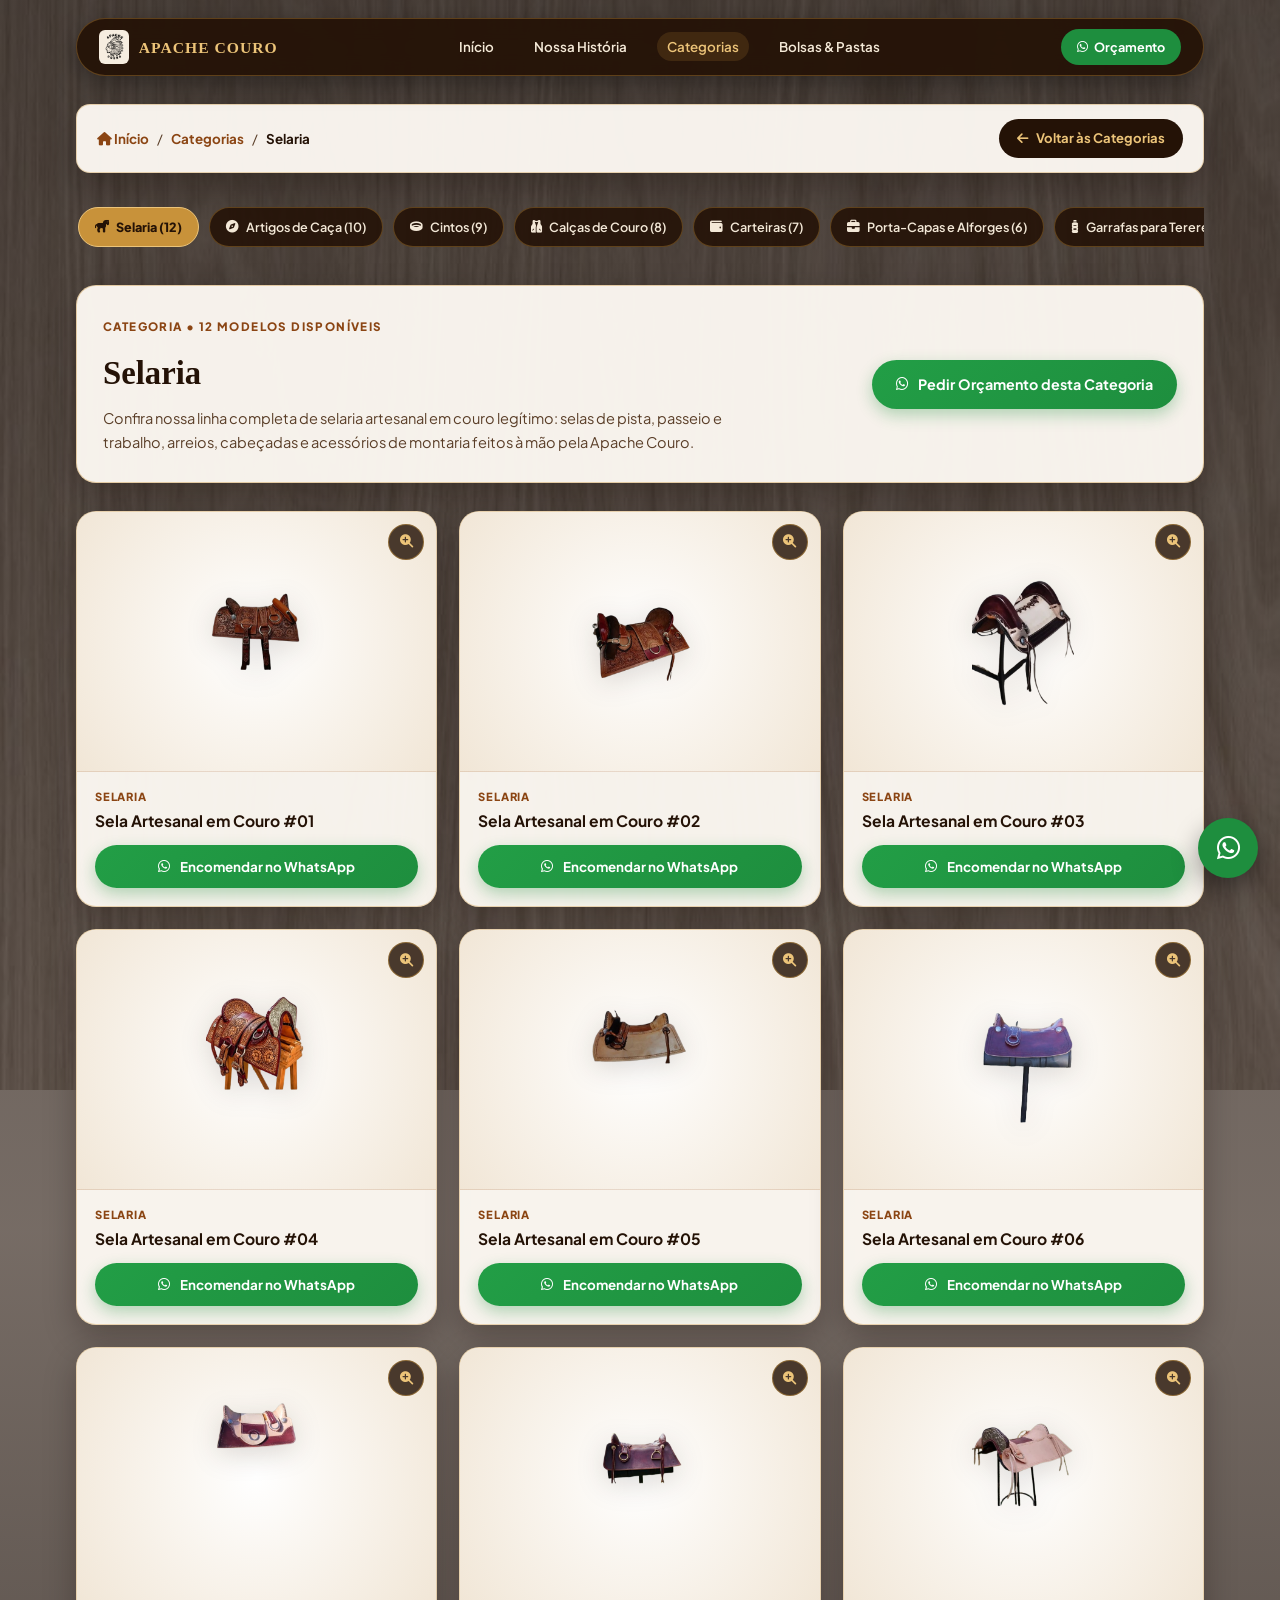
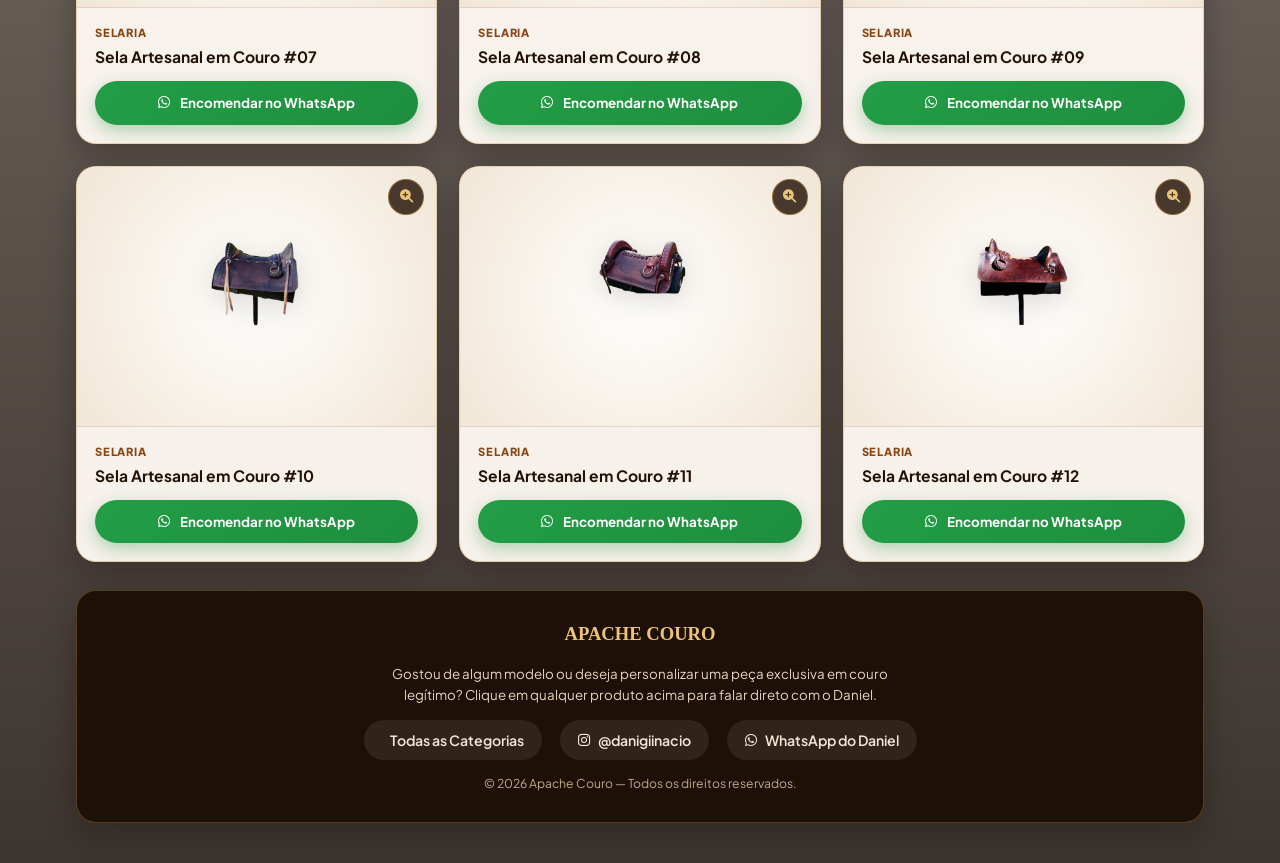
==== commit bc2cfd96: "Fix: Changing the font family description: Changing the font familyt and doing some fixings on the i" ====
--- a/categoria.html
+++ b/categoria.html
@@ -1,10 +1,12 @@
 <!DOCTYPE html>
 <html lang="pt-BR">
+
 <head>
     <meta charset="UTF-8">
     <meta name="viewport" content="width=device-width, initial-scale=1.0">
     <title id="meta-title">Produtos da Categoria | Apache Couro</title>
-    <meta id="meta-description" name="description" content="Explore todos os modelos artesanais em couro legítimo da Apache Couro e peça seu orçamento direto pelo WhatsApp do Daniel.">
+    <meta id="meta-description" name="description"
+        content="Explore todos os modelos artesanais em couro legítimo da Apache Couro e peça seu orçamento direto pelo WhatsApp do Daniel.">
     <meta name="robots" content="index, follow">
     <meta name="theme-color" content="#241206">
 
@@ -15,7 +17,7 @@
     <!-- Google Fonts & Font Awesome -->
     <link rel="preconnect" href="https://fonts.googleapis.com">
     <link rel="preconnect" href="https://fonts.gstatic.com" crossorigin>
-    <link href="https://fonts.googleapis.com/css2?family=Cinzel:wght@700;800&family=Plus+Jakarta+Sans:wght@400;500;600;700;800&display=swap" rel="stylesheet">
+    <link href="https://fonts.googleapis.com/css2?family=Playfair+Display:wght@700;800&family=Plus+Jakarta+Sans:wght@400;500;600;700;800&display=swap" rel="stylesheet">
     <link rel="stylesheet" href="https://cdnjs.cloudflare.com/ajax/libs/font-awesome/6.5.1/css/all.min.css">
     <link rel="stylesheet" href="style.css">
 
@@ -30,7 +32,7 @@
             max-width: 1160px;
         }
 
-        /* Logo no menu superior (top-nav) */
+        /* Logo no menu superior (com fundo claro para não sumir no marrom escuro) */
         .nav-brand {
             display: inline-flex;
             align-items: center;
@@ -41,6 +43,8 @@
             height: 34px;
             width: auto;
             object-fit: contain;
+            background-color: #f6ede0;
+            padding: 3px 5px;
             border-radius: 6px;
             flex-shrink: 0;
         }
@@ -72,6 +76,7 @@
     <!-- Schema.org Dinâmico -->
     <script id="schema-categoria" type="application/ld+json">{}</script>
 </head>
+
 <body>
 
     <div class="page-wrapper">
@@ -138,13 +143,15 @@
         <footer class="footer">
             <div class="footer-brand">APACHE COURO</div>
             <p style="font-size: 0.9rem; color: #e6d5be; max-width: 540px;">
-                Gostou de algum modelo ou deseja personalizar uma peça exclusiva em couro legítimo? Clique em qualquer produto acima para falar direto com o Daniel.
+                Gostou de algum modelo ou deseja personalizar uma peça exclusiva em couro legítimo? Clique em qualquer
+                produto acima para falar direto com o Daniel.
             </p>
             <div class="footer-links">
                 <a href="index.html" class="social-link">
                     <i class="fa-solid fa-grid-2"></i> Todas as Categorias
                 </a>
-                <a href="https://instagram.com/danigiinacio" target="_blank" rel="noopener noreferrer" class="social-link insta">
+                <a href="https://instagram.com/danigiinacio" target="_blank" rel="noopener noreferrer"
+                    class="social-link insta">
                     <i class="fa-brands fa-instagram"></i> @danigiinacio
                 </a>
                 <a id="cat-footer-wpp" href="#" target="_blank" rel="noopener noreferrer" class="social-link wpp">
@@ -172,7 +179,8 @@
     </div>
 
     <!-- BOTÃO FLUTUANTE DO WHATSAPP -->
-    <a id="cat-float-wpp" href="#" target="_blank" rel="noopener noreferrer" class="floating-whatsapp" aria-label="Falar com Daniel no WhatsApp">
+    <a id="cat-float-wpp" href="#" target="_blank" rel="noopener noreferrer" class="floating-whatsapp"
+        aria-label="Falar com Daniel no WhatsApp">
         <i class="fa-brands fa-whatsapp"></i>
     </a>
 
@@ -308,4 +316,5 @@
         });
     </script>
 </body>
+
 </html>
--- a/style.css
+++ b/style.css
@@ -196,8 +196,8 @@
 }
 
 .hero-emblem-box {
-    width: 145px;
-    height: 155px;
+    width: 345px;
+    height: 355px;
     overflow: hidden;
     display: flex;
     align-items: center;
@@ -207,7 +207,7 @@
 }
 
 .hero-emblem-left {
-    width: 150px;
+    width: 250px;
     max-width: none;
     height: auto;
     object-fit: contain;
@@ -218,7 +218,7 @@
 
 /* Imagem da direita (Mula) invertida horizontalmente para olhar para a logo no centro */
 .hero-emblem-right {
-    width: 140px;
+    width: 240px;
     max-width: none;
     height: auto;
     object-fit: contain;
@@ -236,7 +236,7 @@
 }
 
 .logo-center-wrapper {
-    width: 120px;
+    width: 220px;
     max-width: 20vw;
     flex-shrink: 0;
 }
@@ -1115,22 +1115,22 @@
     }
 
     .hero-emblem-box {
-        width: 78px;
-        height: 92px;
+        width: 110px;
+        height: 124px;
     }
 
     .hero-emblem-left {
-        width: 82px;
+        width: 114px;
         transform: translateY(2px) scale(1.08);
     }
 
     .hero-emblem-right {
-        width: 76px;
+        width: 108px;
         transform: scaleX(-1) translateY(9px) scale(1.02);
     }
 
     .logo-center-wrapper {
-        width: 145px;
+        width: 175px;
     }
 
     .trust-strip {
